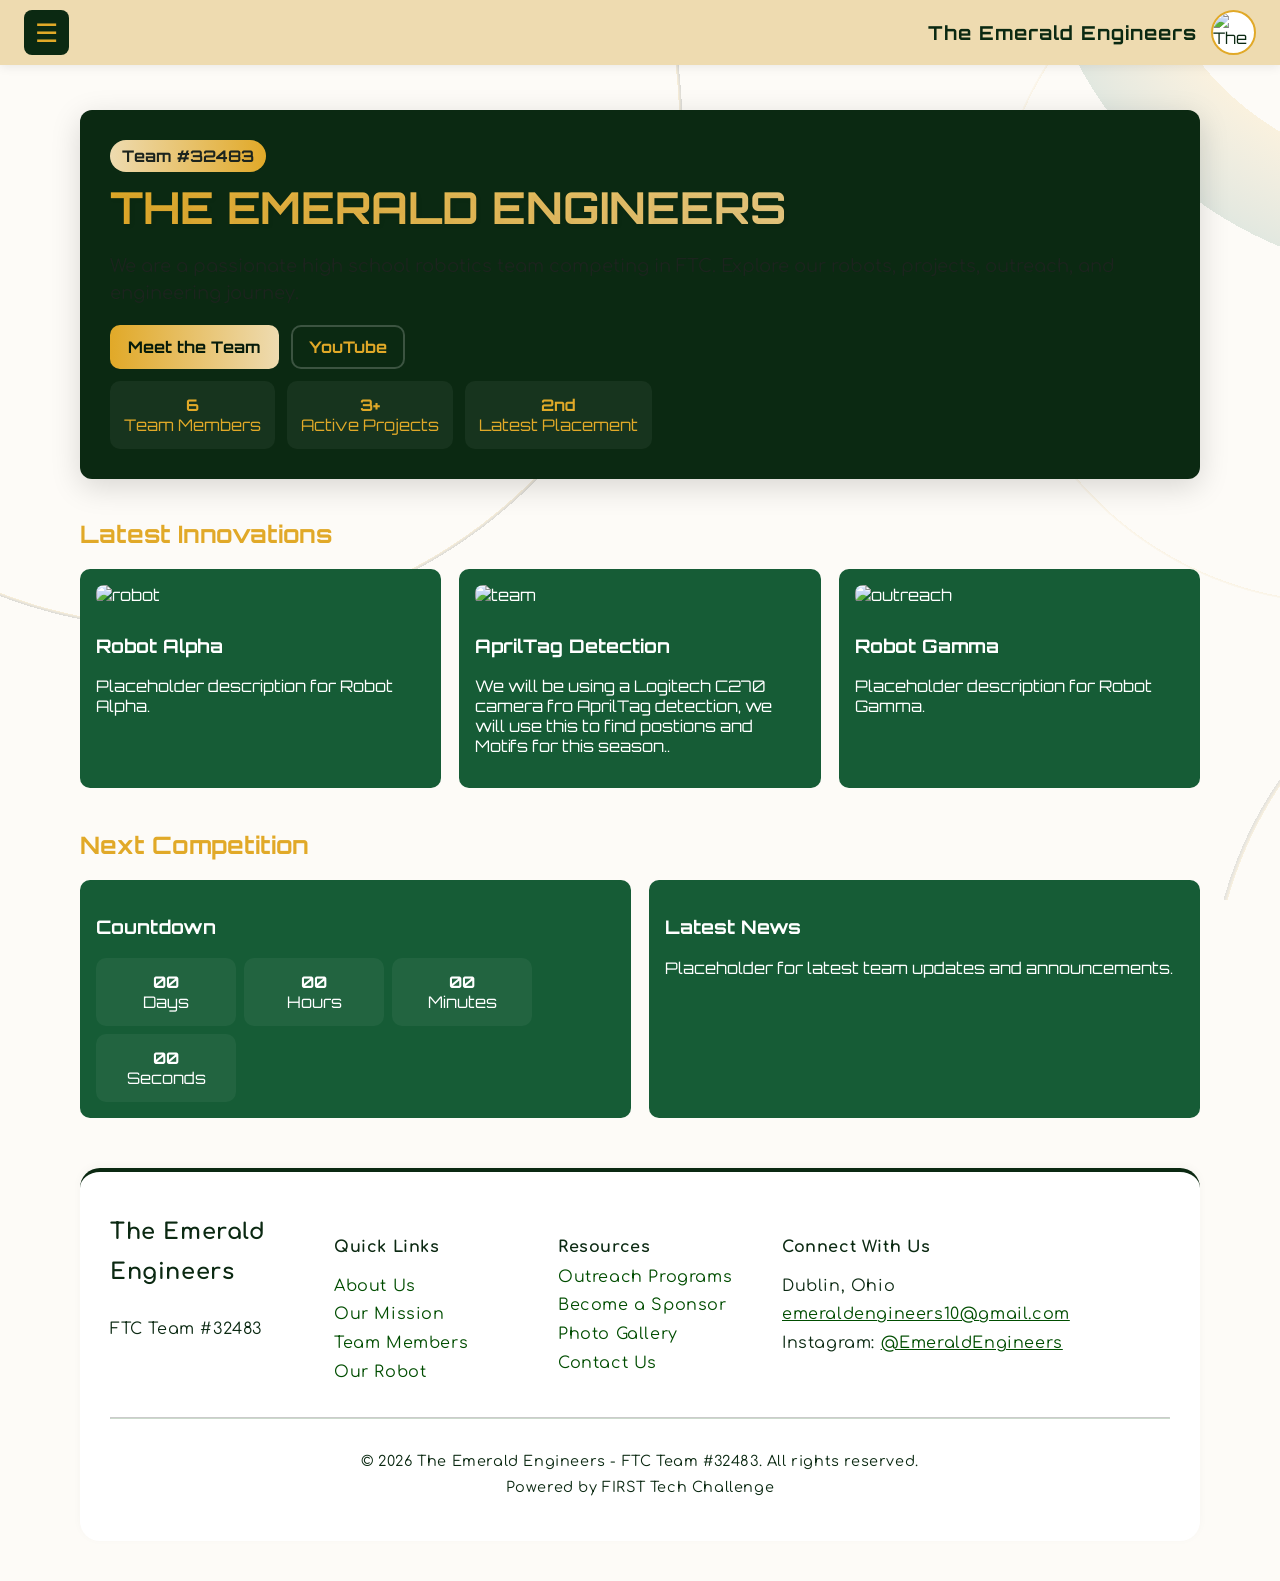
==== Website-Code/index.html @ cc24dff2 "Team page added" ====
<!doctype html>
<html lang="en">
<head>
<meta charset="utf-8">
<meta name="viewport" content="width=device-width,initial-scale=1">
<title>Home - Emerald Engineers</title>
<link rel="stylesheet" href="style.css">

<link rel="preconnect" href="https://fonts.googleapis.com">
<link rel="preconnect" href="https://fonts.gstatic.com" crossorigin>
<link href="https://fonts.googleapis.com/css2?family=Alata&display=swap" rel="stylesheet">

<link href="https://fonts.googleapis.com/css2?family=Comfortaa:wght@400;600&display=swap" rel="stylesheet">

<meta name="viewport" content="width=device-width, initial-scale=1.0">
</head> 
<body>

<div class="mobile-header">
  <button id="menuToggle" class="hamburger-btn">☰</button>
  
  
  <div class="header-right-group">
    <div class="mobile-brand">The Emerald Engineers</div>
    <img src="Images/currentLogo.png" alt="The Emerald Engineers Logo" class="header-logo">
  </div>
</div>

<aside class="sidebar">
  <button id="sidebarClose" class="sidebar-close-btn">✕</button>

  <div class="brand">
    MENU
    <br>
  </div>
  <nav class="nav">
    <a href="index.html" class="active">Home</a>
    <a href="about.html">About Us</a>
    <a href="robot.html">Robot & Notebook</a>
    <a href="outreach.html">Outreach</a>
    <a href="sponsors.html">Sponsor Us</a>
    <a href="feedback.html">Feedback</a>
    <a href="team.html">Meet the Team</a>

  </nav>
</aside>
    
<div class="container">

<div class="hero">
  <span class="header-badge">Team #32483</span>
  <h1 class="mainPage-Headers">THE EMERALD ENGINEERS</h1>
  <p class="major-Text">We are a passionate high school robotics team competing in FTC. Explore our robots, projects, outreach, and engineering journey.</p>
  <div class="buttons">
    <a class="button" href="team.html">Meet the Team</a>
    <a class="button outline" href="https://www.youtube.com/@EmeraldEngineers">YouTube</a>
  </div>
  <div class="stats">
    <div class="stat"><strong>6</strong><div>Team Members</div></div>
    <div class="stat"><strong>3+</strong><div>Active Projects</div></div>
    <div class="stat"><strong>2nd</strong><div>Latest Placement</div></div>
  </div>
</div>

<section class="projects">
  <h2>Latest Innovations</h2>
  <div class="grid">
    <div class="card"><img src="images/robot.svg" alt="robot"><h3>Robot Alpha</h3><p>Placeholder description for Robot Alpha.</p></div>
    <div class="card"><img src="images/LogitechCam.jpeg" alt="team"><h3>AprilTag Detection</h3><p>We will be using a Logitech C270 camera fro AprilTag detection, we will use this to find postions and Motifs for this season..</p></div>
    <div class="card"><img src="images/outreach.svg" alt="outreach"><h3>Robot Gamma</h3><p>Placeholder description for Robot Gamma.</p></div>
  </div>
</section>
<section style="margin-top:22px" class="projects">
  <h2>Next Competition</h2>
  <div class="grid">
    <div class="card">
      <h3>Countdown</h3>
      <div style="display:flex;gap:8px;flex-wrap:wrap;margin-top:8px">
        <div class="stat"><strong id="comp-days">00</strong><div>Days</div></div>
        <div class="stat"><strong id="comp-hours">00</strong><div>Hours</div></div>
        <div class="stat"><strong id="comp-minutes">00</strong><div>Minutes</div></div>
        <div class="stat"><strong id="comp-seconds">00</strong><div>Seconds</div></div>
      </div>
    </div>
    <div class="card"><h3>Latest News</h3><p>Placeholder for latest team updates and announcements.</p></div>
  </div>
</section>
<script>startCountdown('2026-11-15T09:00:00','comp');</script>

<footer class="site-footer">
  <div style="max-width: 1200px; margin: auto; display: flex; flex-wrap: wrap; justify-content: space-between; gap: 30px;">
    
    <div style="flex: 1; min-width: 80px;">
      <h3 style="margin-top: 0; font-size: 1.4em;">The Emerald Engineers</h3>
      <p style="margin: 0;">
        FTC Team #32483<br>
      </p>
    </div>

    <div style="flex: 1; min-width: 180px;">
      <h4 style="margin-bottom: 10px;">Quick Links</h4>
      <ul style="list-style: none; padding: 0; margin: 0;">
        <li><a href="about.html" style="color: #004d00; text-decoration: none;">About Us</a></li>
        <li><a href="mission.html" style="color: #004d00; text-decoration: none;">Our Mission</a></li>
        <li><a href="team.html" style="color: #004d00; text-decoration: none;">Team Members</a></li>
        <li><a href="robot.html" style="color: #004d00; text-decoration: none;">Our Robot</a></li>
      </ul>
    </div>

    <div style="flex: 1; min-width: 180px;">
      <h4 style="margin-bottom: 1px;">Resources</h4>
      <ul style="list-style: none; padding: 0; margin: 0;">
        <li><a href="outreach.html" style="color: #004d00; text-decoration: none;">Outreach Programs</a></li>
        <li><a href="sponsors.html" style="color: #004d00; text-decoration: none;">Become a Sponsor</a></li>
        <li><a href="gallery.html" style="color: #004d00; text-decoration: none;">Photo Gallery</a></li>
        <li><a href="contact.html" style="color: #004d00; text-decoration: none;">Contact Us</a></li>
      </ul>
    </div>

    <div style="flex: 2; min-width: 220px;">
      <h4 style="margin-bottom: 10px;">Connect With Us</h4>
      <p style="margin: 0;">
        Dublin, Ohio<br>
        <span style="word-break: break-word;">
          <a href="mailto:emeraldengineers10@gmail.com" style="color: #004d00;">emeraldengineers10@gmail.com</a>
        </span><br>
        Instagram: <a href="https://instagram.com/EmeraldEngineers" target="_blank" style="color: #004d00;">@EmeraldEngineers</a>
      </p>
    </div>
  </div>

  <hr style="border-color: rgba(0, 77, 0, 0.2); margin: 30px 0;">
  <p style="text-align: center; font-size: 0.9em; margin: 0;">
    © 2026 The Emerald Engineers - FTC Team #32483. All rights reserved.<br>
    Powered by FIRST Tech Challenge
  </p>
</footer>
</div>
<script src="main.js"></script>
</body>
</html>
---- Website-Code/style.css ----
@import url('https://fonts.googleapis.com/css2?family=Orbitron:wght@400;700&display=swap');
@import url('https://fonts.googleapis.com/css2?family=Comfortaa:wght@400;600&display=swap');

:root {
  --midnight-emerald: #0B2912;
  --emerald-light: #165c36;
  --gold: #E1A928;
  --gold-light: #eedbb0;
  --ivory: #FDFBF7; 
  --charcoal: #1C241E;
  --white: #ffffff;
}

/* ==========================================================================
   GLOBAL STYLES (Applies to all devices)
   ========================================================================== */
* {
  box-sizing: border-box;
}

body {
  margin: 0;
  font-family: 'Orbitron', 'Comfortaa', sans-serif;
  background: var(--ivory);
  color: var(--gold);
  min-height: 100vh;
  display: flex;
  flex-direction: column;

background-color: var(--ivory); 
  
  /* 5 Overlapping abstract line layers */
  background-image: 
    radial-gradient(circle at 10% 10%, transparent 500px, color-mix(in srgb, var(--gold) 15%, transparent) 500px, color-mix(in srgb, var(--charcoal) 15%, transparent) 503px, transparent 503px),
    radial-gradient(circle at 90% 80%, transparent 400px, color-mix(in srgb, var(--gold) 12%, transparent) 400px, color-mix(in srgb, var(--charcoal) 12%, transparent) 404px, transparent 404px),
    radial-gradient(circle at 80% -10%, transparent 300px, color-mix(in srgb, var(--gold) 12%, transparent) 300px, color-mix(in srgb, var(--emerald-light) 12%, transparent) 403px, transparent 403px),
    /* LINE 4: Sweeping up from the bottom left */
    radial-gradient(circle at 30% 110%, transparent 450px, color-mix(in srgb, var(--gold) 14%, transparent) 450px, color-mix(in srgb, var(--charcoal) 14%, transparent) 452px, transparent 452px),
    /* LINE 5: A tighter curve coming from the middle right */
    radial-gradient(circle at 95% 40%, transparent 250px, color-mix(in srgb, var(--gold) 10%, transparent) 250px, color-mix(in srgb, var(--charcoal) 10%, transparent) 252px, transparent 252px),
    radial-gradient(circle at 75% 20%, transparent 350px, color-mix(in srgb, var(--gold) 10%, transparent) 350px, color-mix(in srgb, var(--gold-light) 10%, transparent) 352px, transparent 352px);
  background-size: 140% 140%;
  background-attachment: fixed;
  
  animation: driftWaves 20s ease-in-out infinite alternate; /* Slightly slowed down to 25s to keep it elegant with more lines */
}

/* UPDATED TIMELINE: Handles the movement for all 5 layers independently */
@keyframes driftWaves {
  0% {
    background-position: 0% 0%, 0% 0%, 0% 0%, 0% 0%, 0% 0%;
  }
  50% {
    /* Shifts them across different axes so the lines cross over each other like waves */
    background-position: 10% 15%, -5% 10%, 8% -5%, -12% 8%, 5% 15%;
  }
  100% {
    background-position: -5% -10%, 12% -5%, -10% 12%, 10% -12%, -8% -5%;
  }
}

/* ==========================================================================
   ALWAYS-ON TOP BAR (Custom Color Accents)
   ========================================================================== */
.mobile-header {
  display: flex;
  justify-content: space-between;
  align-items: center;
  background-color: var(--gold-light); /* Changed to Light Gold background */
  color: var(--midnight-emerald);       /* Dark green text for contrast */
  padding: 10px 24px;
  position: fixed;
  top: 0;
  left: 0;
  right: 0;
  z-index: 2000;
  box-shadow: 0 2px 10px rgba(0, 0, 0, 0.08);
}

/* Hamburger button with dark green backdrop */
.hamburger-btn {
  background-color: var(--midnight-emerald); /* Dark green backdrop */
  border: none;
  color: var(--gold);                        /* Regular gold icon */
  font-size: 1.6rem;
  width: 45px;
  height: 45px;
  border-radius: 8px;                       /* Clean rounded corner block */
  cursor: pointer;
  display: flex;
  align-items: center;
  justify-content: center;
  transition: background-color 0.2s ease, color 0.2s ease;
  padding: 0;

  position: relative; 
  z-index: 3100;     
  
  transition: transform 0.3s ease, background-color 0.2s ease, color 0.2s ease;
}

.hamburger-btn:hover {
  background-color: var(--gold);
  color: var(--midnight-emerald);
}

.header-right-group {
  display: flex;
  align-items: center;
  gap: 14px;
}

.mobile-brand {
  font-family: 'Orbitron', sans-serif;
  font-weight: 700;
  font-size: 1.2rem;
  letter-spacing: 1px;
  text-align: right;
  color: var(--midnight-emerald); /* Forces title text to dark green */
}

/* Updated logo container with gold outline */
.header-logo {
  width: 45px;
  height: 45px;
  object-fit: cover;                 /* Crop profile to square/circle neatly */
  border: 2px solid var(--gold);     /* Team gold outline */
  border-radius: 50%;                /* Circular framing */
  background-color: var(--white);
}

/* ==========================================================================
   HIDDEN OVERLAY SIDEBAR (Hidden off-screen on all devices until opened)
   ========================================================================== */
.sidebar {
  position: fixed;
  top: 65px; /* Sits cleanly right under the header bar */
  bottom: 0;
  left: -100%; /* Completely hidden off-screen to the left */
  width: 320px; /* Locked elegant width for desktop drawer style */
  max-width: 100%; /* Ensures it doesn't break on tiny phone screens */
  height: calc(100vh - 65px);
  background: var(--white);
  border-right: 1px solid rgba(11, 41, 18, 0.1);
  padding: 30px 24px;
  display: flex;
  flex-direction: column;
  align-items: center;
  gap: 18px;
  z-index: 1999;
  transition: left 0.3s ease-in-out; /* Smooth sliding drawer effect */
  box-shadow: 5px 0 15px rgba(0, 0, 0, 0.05);

  border-top-right-radius: 20px;
  border-bottom-right-radius: 20px;

  height: 100vh;            
  top: 0;                  
  z-index: 3000;            
  
  border-radius: 0 20px 20px 0;
  overflow: hidden;
}

/* Slides the drawer into view when JS toggles the active class */
.sidebar.active {
  left: 0;
}

.brand {
  color: var(--charcoal);
  text-align: right;
  font-size: 30px;
  font-weight: 700;
  letter-spacing: 1px;
  margin-top: -5px;
}

.nav {
  width: 100%;
  margin-top: 6px;
}

.nav a {
  display: block;
  color: var(--gold);
  text-decoration: none;
  padding: 12px 16px;
  border-radius: 8px;
  font-weight: 700;
  margin-bottom: 6px;
  transition: all 0.2s ease;
}

.nav a:hover {
  background: rgba(11, 41, 18, 0.05);
  color: var(--midnight-emerald);
}

.nav a.active {
  background: linear-gradient(90deg, var(--gold), var(--gold-light));
  color: #fff;
}

/* ==========================================================================
   SIDEBAR CLOSE BUTTON
   ========================================================================== */
.sidebar-close-btn {
  position: absolute;
  top: 20px;
  left: 20px;
  
  background-color: var(--midnight-emerald);
  border: 1px solid var(--gold);
  color: var(--gold);
  
  width: 45px;
  height: 45px;
  border-radius: 8px;
  
  display: flex;
  align-items: center;
  justify-content: center;
  
  font-size: 20px;
  cursor: pointer;
  padding: 0;
  
  /* Start slightly rotated backward and invisible/scaled down */
  transform: rotate(-180deg) scale(0.3);
  opacity: 0;
  
  /* Smooth animation timing */
  transition: background-color 0.2s ease, color 0.2s ease, transform 0.5s cubic-bezier(0.175, 0.885, 0.32, 1.275), opacity 0.4s ease;
}

/* NEW TRIGGER: When the parent sidebar gets the .active class, spin the button forward! */
.sidebar.active .sidebar-close-btn {
  transform: rotate(0deg) scale(1);
  opacity: 1;
  transition-delay: 0.2s; /* Waits a split second for the sidebar layout to slide in first */
}

/* Keep your existing hover effects intact */
.sidebar-close-btn:hover {
  background-color: var(--gold);
  color: var(--midnight-emerald);
  transform: scale(1.1) rotate(90deg); /* Optional: extra twist when hovered! */
}

/* ==========================================================================
   MAIN CONTENT CONTAINER (Centered and full width on all screens)
   ========================================================================== */
.container {
  margin-left: 0; /* No longer pushed to the side on desktop */
  padding: 110px 40px 40px 40px; /* Extra top padding to clear the fixed top bar */
  width: 100%;
  max-width: 1200px; /* Keeps your layout from stretching infinitely on massive screens */
  margin-right: auto;
  margin-left: auto;
  flex: 1;
  display: flex;
  flex-direction: column;
  min-height: 100vh;
}

/* Mobile responsive padding tweak */
@media (max-width: 768px) {
  .container {
    padding: 95px 20px 40px 20px;
  }
}

/* ==========================================================================
   TEAM COMPONENTS & DESIGN STYLES
   ========================================================================== */
.header-badge {
  display: inline-block;
  background: linear-gradient(90deg, var(--gold-light), var(--gold));
  padding: 6px 12px;
  border-radius: 999px;
  color: var(--charcoal);
  font-weight: 700;
}

.hero {
  padding: 30px;
  border-radius: 12px;
  background: var(--midnight-emerald);
  box-shadow: 0 8px 30px rgba(0, 0, 0, 0.15);
  margin-bottom: 20px;
}

.hero h1 {
  font-size: 44px;
  margin: 8px 0 12px;
  color: var(--gold);
}

@media (max-width: 768px) {
  .hero h1 { font-size: 32px; }
}

.lead {
  color: var(--white);
  max-width: 800px;
}

.buttons {
  display: flex;
  gap: 12px;
  margin-top: 18px;
}

.button {
  background: linear-gradient(90deg, var(--gold), var(--gold-light));
  color: #061b0a;
  padding: 12px 18px;
  border-radius: 10px;
  text-decoration: none;
  font-weight: 700;
}

.button.outline {
  background: transparent;
  border: 2px solid rgba(255, 255, 255, 0.2);
  color: var(--gold);
  padding: 10px 16px;
}

.grid {
  display: grid;
  grid-template-columns: repeat(auto-fit, minmax(220px, 1fr));
  gap: 18px;
  margin-top: 18px;
}

.card {
  background: var(--emerald-light);
  padding: 16px;
  border-radius: 10px;
  color: var(--white);
}

.stats {
  display: flex;
  gap: 12px;
  flex-wrap: wrap;
  margin-top: 12px;
}

.stat {
  background: rgba(255, 255, 255, 0.05);
  padding: 14px;
  border-radius: 10px;
  min-width: 140px;
  text-align: center;
}

.projects .card img {
  width: 100%;
  height: 160px;
  object-fit: cover;
  border-radius: 8px;
  margin-bottom: 10px;
}

.mainPage-Headers {
  font-family: 'Orbitron', sans-serif;
  font-size: 60px;
  background: linear-gradient(90deg, var(--gold), var(--gold-light));
  background-clip: text;
  -webkit-background-clip: text;
  -webkit-text-fill-color: transparent;

  text-shadow: 2px 2px 4px rgba(0, 0, 0, 0.05);
}

@media (max-width: 768px) {
  .mainPage-Headers { font-size: 38px; }
}

.major-Text {
  font-family: 'Comfortaa', sans-serif;
  font-size: 18px;
  color: var(--charcoal);
  line-height: 1.5;
}

.site-footer {
  margin-top: 50px; 
  background-color: #ffffff;
  color: var(--midnight-emerald);
  padding: 40px 30px;
  font-family: 'Comfortaa', sans-serif;
  letter-spacing: 0.6px;
  line-height: 1.8;
  border-top: 4px solid var(--midnight-emerald);
  border-radius: 20px;
  box-shadow: 0 -2px 10px rgba(0, 0, 0, 0.03);
  word-wrap: break-word;
}

/* ==========================================================================
   RESPONSIVE EMBEDDED FORM
   ========================================================================== */
.form-container {
  width: 100%;
  max-width: 700px; /* Keeps the form from stretching too wide on desktops */
  margin: 20px auto; /* Centers the form on the page */
  background: var(--charcoal);
  padding: 15px;
  border-radius: 12px;
  box-shadow: 0 4px 15px rgba(0, 0, 0, 0.05);
}

.form-container iframe {
  border: none;
  display: block;
}
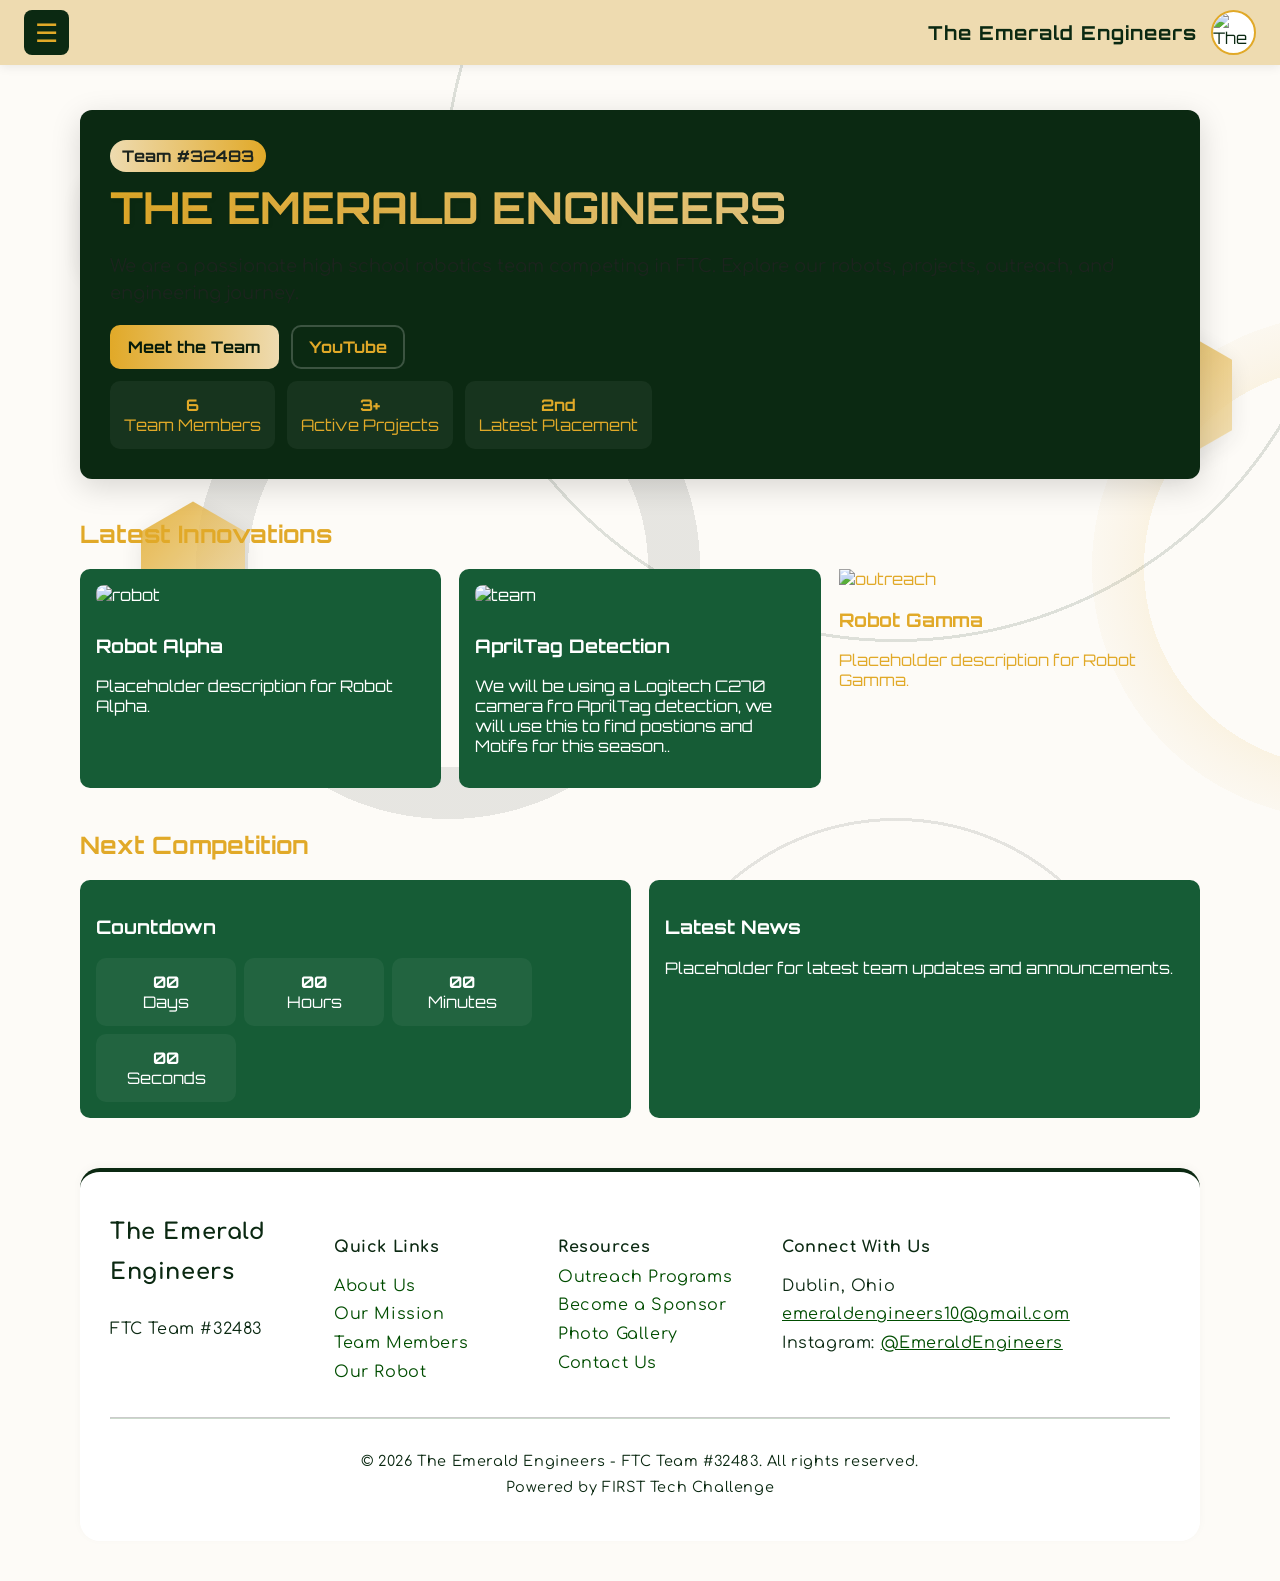
==== commit 6e6d9b3c: "Big BG changes + sidebar fixups" ====
--- a/Website-Code/index.html
+++ b/Website-Code/index.html
@@ -36,12 +36,11 @@
   <nav class="nav">
     <a href="index.html" class="active">Home</a>
     <a href="about.html">About Us</a>
+    <a href="team.html">Meet the Team</a>
     <a href="robot.html">Robot & Notebook</a>
     <a href="outreach.html">Outreach</a>
     <a href="sponsors.html">Sponsor Us</a>
     <a href="feedback.html">Feedback</a>
-    <a href="team.html">Meet the Team</a>
-
   </nav>
 </aside>
     
@@ -67,7 +66,7 @@
   <div class="grid">
     <div class="card"><img src="images/robot.svg" alt="robot"><h3>Robot Alpha</h3><p>Placeholder description for Robot Alpha.</p></div>
     <div class="card"><img src="images/LogitechCam.jpeg" alt="team"><h3>AprilTag Detection</h3><p>We will be using a Logitech C270 camera fro AprilTag detection, we will use this to find postions and Motifs for this season..</p></div>
-    <div class="card"><img src="images/outreach.svg" alt="outreach"><h3>Robot Gamma</h3><p>Placeholder description for Robot Gamma.</p></div>
+    <div class="?L"card"><img src="images/outreach.svg" alt="outreach"><h3>Robot Gamma</h3><p>Placeholder description for Robot Gamma.</p></div>
   </div>
 </section>
 <section style="margin-top:22px" class="projects">
@@ -137,5 +136,6 @@
 </footer>
 </div>
 <script src="main.js"></script>
+<script src="floatingShapes.js"></script>
 </body>
 </html>
--- a/Website-Code/style.css
+++ b/Website-Code/style.css
@@ -29,33 +29,53 @@
 
 background-color: var(--ivory); 
   
-  /* 5 Overlapping abstract line layers */
+  /* Perfectly balanced line grid coordinates (Mirrored across left and right halves) */
   background-image: 
-    radial-gradient(circle at 10% 10%, transparent 500px, color-mix(in srgb, var(--gold) 15%, transparent) 500px, color-mix(in srgb, var(--charcoal) 15%, transparent) 503px, transparent 503px),
-    radial-gradient(circle at 90% 80%, transparent 400px, color-mix(in srgb, var(--gold) 12%, transparent) 400px, color-mix(in srgb, var(--charcoal) 12%, transparent) 404px, transparent 404px),
-    radial-gradient(circle at 80% -10%, transparent 300px, color-mix(in srgb, var(--gold) 12%, transparent) 300px, color-mix(in srgb, var(--emerald-light) 12%, transparent) 403px, transparent 403px),
-    /* LINE 4: Sweeping up from the bottom left */
-    radial-gradient(circle at 30% 110%, transparent 450px, color-mix(in srgb, var(--gold) 14%, transparent) 450px, color-mix(in srgb, var(--charcoal) 14%, transparent) 452px, transparent 452px),
-    /* LINE 5: A tighter curve coming from the middle right */
-    radial-gradient(circle at 95% 40%, transparent 250px, color-mix(in srgb, var(--gold) 10%, transparent) 250px, color-mix(in srgb, var(--charcoal) 10%, transparent) 252px, transparent 252px),
-    radial-gradient(circle at 75% 20%, transparent 350px, color-mix(in srgb, var(--gold) 10%, transparent) 350px, color-mix(in srgb, var(--gold-light) 10%, transparent) 352px, transparent 352px);
-  background-size: 140% 140%;
+    /* ---- THE TECH HEXAGONS WALLPAPER GRID ---- */
+    /*linear-gradient(30deg, color-mix(in srgb, var(--charcoal) 4%, transparent) 25%, transparent 25%, transparent 75%, color-mix(in srgb, var(--charcoal) 4%, transparent) 75%),
+    linear-gradient(150deg, color-mix(in srgb, var(--charcoal) 4%, transparent) 25%, transparent 25%, transparent 75%, color-mix(in srgb, var(--charcoal) 4%, transparent) 75%),
+    linear-gradient(30deg, color-mix(in srgb, var(--charcoal) 2%, transparent) 25%, transparent 25%, transparent 75%, color-mix(in srgb, var(--charcoal) 2%, transparent) 75%),
+    linear-gradient(150deg, color-mix(in srgb, var(--charcoal) 2%, transparent) 25%, transparent 25%, transparent 75%, color-mix(in srgb, var(--charcoal) 2%, transparent) 75%),*/
+
+    /* ---- BALANCED BACKGROUND LINES ---- */
+    radial-gradient(circle at 15% 25%, transparent 400px, color-mix(in srgb, var(--charcoal) 15%, transparent) 400px, color-mix(in srgb, var(--gold) 15%, transparent) 403px, transparent 403px),
+    radial-gradient(circle at 85% 75%, transparent 350px, color-mix(in srgb, var(--charcoal) 12%, transparent) 350px, color-mix(in srgb, var(--charcoal) 12%, transparent) 404px, transparent 404px),
+    radial-gradient(circle at 85% 25%, transparent 250px, color-mix(in srgb, var(--gold-light) 12%, transparent) 250px, color-mix(in srgb, var(--charcoal) 12%, transparent) 353px, transparent 353px),
+    radial-gradient(circle at 15% 75%, transparent 350px, color-mix(in srgb, var(--charcoal) 14%, transparent) 350px, color-mix(in srgb, var(--charcoal) 14%, transparent) 352px, transparent 352px),
+    radial-gradient(circle at 75% 45%, transparent 200px, color-mix(in srgb, var(--gold) 10%, transparent) 200px, color-mix(in srgb, var(--gold-light) 10%, transparent) 252px, transparent 252px),
+    radial-gradient(circle at 25% 45%, transparent 200px, color-mix(in srgb, var(--charcoal) 10%, transparent) 200px, color-mix(in srgb, var(--charcoal) 10%, transparent) 252px, transparent 252px),
+    radial-gradient(circle at 50% 15%, transparent 450px, color-mix(in srgb, var(--midnight-emerald) 13%, transparent) 450px, color-mix(in srgb, var(--midnight-emerald) 13%, transparent) 453px, transparent 453px),
+    radial-gradient(circle at 50% 85%, transparent 250px, color-mix(in srgb, var(--charcoal) 11%, transparent) 250px, color-mix(in srgb, var(--charcoal) 11%, transparent) 253px, transparent 253px);
+  
+  background-size: 
+    80px 140px, 80px 140px,       
+    40px 70px, 40px 70px,         
+    140% 140%, 140% 140%, 140% 140%, 140% 140%, 140% 140%, 140% 140%, 140% 140%, 140% 140%; 
+  
   background-attachment: fixed;
-  
-  animation: driftWaves 20s ease-in-out infinite alternate; /* Slightly slowed down to 25s to keep it elegant with more lines */
-}
-
-/* UPDATED TIMELINE: Handles the movement for all 5 layers independently */
+  animation: driftWaves 35s ease-in-out infinite alternate;
+}
+
+
+/* MASTER TIMELINE: Moves lines and shifts the hexagon patterns independently */
 @keyframes driftWaves {
   0% {
-    background-position: 0% 0%, 0% 0%, 0% 0%, 0% 0%, 0% 0%;
+    background-position: 
+      0px 0px, 40px 70px, 
+      0px 0px, 20px 35px, 
+      0% 0%, 0% 0%, 0% 0%, 0% 0%, 0% 0%, 0% 0%, 0% 0%, 0% 0%;
   }
   50% {
-    /* Shifts them across different axes so the lines cross over each other like waves */
-    background-position: 10% 15%, -5% 10%, 8% -5%, -12% 8%, 5% 15%;
+    background-position: 
+      30px 40px, 70px 110px, 
+      -15px 20px, 5px 55px, 
+      8% 12%, -6% 8%, 5% -7%, -10% 6%, 4% 12%, -8% -10%, 10% -5%, -5% 15%;
   }
   100% {
-    background-position: -5% -10%, 12% -5%, -10% 12%, 10% -12%, -8% -5%;
+    background-position: 
+      -20px -50px, 20px 20px, 
+      25px -30px, 45px 5px, 
+      -4% -8%, 10% -4%, -8% 10%, 8% -10%, -6% -4%, 6% 8%, -4% 10%, 8% -6%;
   }
 }
 
@@ -417,4 +437,252 @@
 .form-container iframe {
   border: none;
   display: block;
+}
+
+
+/* ==========================================================================
+   Team Page Card Layout & Styling
+   ========================================================================== */
+
+/* Team Section Framework */
+.team-header-text {
+  text-align: center;
+  margin-bottom: 40px;
+}
+
+.team-header-text h2 {
+  font-family: 'Orbitron', sans-serif;
+  font-size: 32px;
+  color: #004d00;
+  margin-bottom: 5px;
+}
+
+.team-header-text h4 {
+  font-weight: normal;
+  color: #006400;
+  margin: 0;
+}
+
+/* 3-Column Desktop Grid Configuration */
+.team-grid {
+  display: grid;
+  grid-template-columns: repeat(3, 1fr); /* Forms exactly 3 items per row */
+  gap: 25px;
+  margin-bottom: 60px;
+  align-items: stretch; /* Ensures all cards are the same height */
+  align-items: center; /* Centers cards vertically in the grid */
+  align-items: start;
+}
+
+.member-card {
+  background-color: var(--midnight-emerald); 
+  border-radius: 16px;
+  padding: 20px;
+  box-shadow: 0 4px 12px rgba(0, 64, 0, 0.1);
+  display: flex;
+  flex-direction: column;
+  align-items: center;
+  text-align: center;
+  
+  /* ADDED LINE: Smooths out the card shape changing size */
+  transition: all 0.4s cubic-bezier(0.25, 1, 0.5, 1); 
+}
+
+.member-name {
+  font-family: 'Orbitron', sans-serif;
+  font-size: 20px;
+  margin: 0 0 4px 0;
+  background: linear-gradient(90deg, var(--gold), var(--gold-light));
+  background-clip: text;
+  -webkit-background-clip: text;
+  -webkit-text-fill-color: transparent;
+
+  text-shadow: 2px 2px 4px rgba(0, 0, 0, 0.05);
+}
+
+.member-role {
+  font-family: 'Alata', sans-serif;
+  font-size: 13px;
+  color: var(--ivory);
+  margin: 0 0 16px 0;
+  font-weight: 600;
+  line-height: 1.4;
+  min-height: 36px; /* Ensures text alignment stays level even if roles differ in length */
+}
+
+/* Photo Configurations */
+.member-image-container {
+  width: 100%;
+  max-width: 220px;
+  aspect-ratio: 1 / 1;
+  border-radius: 12px;
+  overflow: hidden;
+  margin-bottom: 16px;
+  border: 3px solid #006400;
+}
+
+.member-image {
+  width: 100%;
+  height: 100%;
+  object-fit: cover;
+}
+
+/* Summary Memo Dropdowns */
+.bio-dropdown {
+  width: 100%;
+  margin-top: auto; /* Pushes the dropdown bar exactly to the bottom of the card */
+  padding-top: 12px;
+  display: inline-block;
+  /* Removed background, padding, and border-radius from here */
+}
+
+.bio-summary {
+  font-family: 'Comfortaa', sans-serif;
+  font-size: 14px;
+  color: var(--charcoal);
+  font-weight: 700;
+  cursor: pointer;
+  list-style: none; /* Removes native system arrow indicators */
+  display: flex;
+  align-items: center;
+  justify-content: center;
+  gap: 6px;
+
+  /* MOVED AND UPGRADED BUTTON STYLES HERE: */
+  background: linear-gradient(90deg, var(--gold-light), var(--gold));
+  padding: 8px 16px;
+  border-radius: 999px;
+  width: fit-content; /* Keeps the pill snugly fit around the text */
+  margin: 0 auto;    /* Centers the pill button inside the card */
+}
+
+.bio-summary::-webkit-details-marker {
+  display: none; /* Hide arrow on Safari browsers */
+}
+
+.bio-summary::after {
+  content: ' ▾';
+  font-size: 12px;
+  transition: transform 0.2s ease;
+}
+
+/* Forces the opening animation onto absolutely every card layout on the grid */
+.bio-dropdown[open] .bio-content,
+.bio-dropdown[open] summary + .bio-content {
+  animation: smoothReveal 0.4s cubic-bezier(0.25, 1, 0.5, 1) forwards !important;
+}
+
+.bio-content {
+  font-family: Comfortaa, sans-serif;
+  margin-top: 10px;
+  font-size: 13px;
+  line-height: 1.5;
+  color: var(--charcoal);
+  text-align: left;
+  background-color: rgba(255, 255, 255, 0.6);
+  padding: 12px;
+  border-radius: 8px;
+  max-height: 200px;
+  overflow-y: auto;
+
+  opacity: 0;
+  transform: translateY(-10px);
+}
+
+.miniHeaderBio {
+  font-family: 'Comfortaa', sans-serif;
+  font-size: 16px;
+  color: var(--charcoal);
+  font-weight: 700;
+}
+
+/* Responsiveness adjustments for smaller browser screens */
+@media (max-width: 992px) {
+  .team-grid {
+    grid-template-columns: repeat(2, 1fr); /* 2 columns on tablets */
+  }
+}
+
+@media (max-width: 650px) {
+  .team-grid {
+    grid-template-columns: 1fr; /* Single column stack on phones */
+  }
+}
+
+/* Triggers the fade-in animation whenever the dropdown opens */
+.bio-dropdown[open] .bio-content {
+  animation: smoothReveal 1s cubic-bezier(0.25, 1, 0.5, 1) forwards;
+}
+
+/* The timeline animation for the text reveal */
+@keyframes smoothReveal {
+  0% {
+    opacity: 0;
+    transform: translateY(-10px);
+  }
+  100% {
+    opacity: 1;
+    transform: translateY(0);
+  }
+}
+
+/* ==========================================================================
+   FLOATING GRADIENT GOLD HEXAGONS 
+   ========================================================================== */
+.floating-shapes-container {
+  position: fixed;
+  top: 0;
+  left: 0;
+  width: 100vw;
+  height: 100vh;
+  pointer-events: none; 
+  z-index: -1; /* FIXED: Pushes them safely behind your cards and text contents */
+  overflow: hidden;
+}
+
+.float-hex {
+  position: absolute;
+  /* FIXED: Applies the gradient layout defined inside the JS vector maps */
+  fill: url(#goldGradient) !important; 
+  stroke: none !important;
+  opacity: 0.85 !important; /* Elegant semi-transparent visibility */
+  filter: drop-shadow(0 6px 12px rgba(0,0,0,0.1));
+}
+
+/* 2 Hexagons on the left, 1 Hexagon on the right */
+.hex-1 {
+  width: 180px;
+  top: 15%;
+  left: 5%;     /* Left Side Lane */
+  animation: floatGeometric-1 25s ease-in-out infinite alternate !important;
+}
+
+.hex-2 {
+  width: 130px;
+  top: 55%;
+  left: 10%;    /* Left Side Lane (Lower down) */
+  animation: floatGeometric-2 18s ease-in-out infinite alternate !important;
+}
+
+.hex-3 {
+  width: 160px;
+  top: 35%;
+  left: 85%;    /* Right Side Lane */
+  animation: floatGeometric-3 22s ease-in-out infinite alternate !important;
+}
+
+/* FIXED: Added the explicit geometric translation paths to make them move */
+@keyframes floatGeometric-1 {
+  0%   { transform: translate(0, 0) rotate(0deg); }
+  100% { transform: translate(40px, -50px) rotate(45deg); }
+}
+
+@keyframes floatGeometric-2 {
+  0%   { transform: translate(0, 0) rotate(0deg); }
+  100% { transform: translate(-30px, 40px) rotate(-60deg); }
+}
+
+@keyframes floatGeometric-3 {
+  0%   { transform: translate(0, 0) rotate(0deg); }
+  100% { transform: translate(50px, 30px) rotate(30deg); }
 }
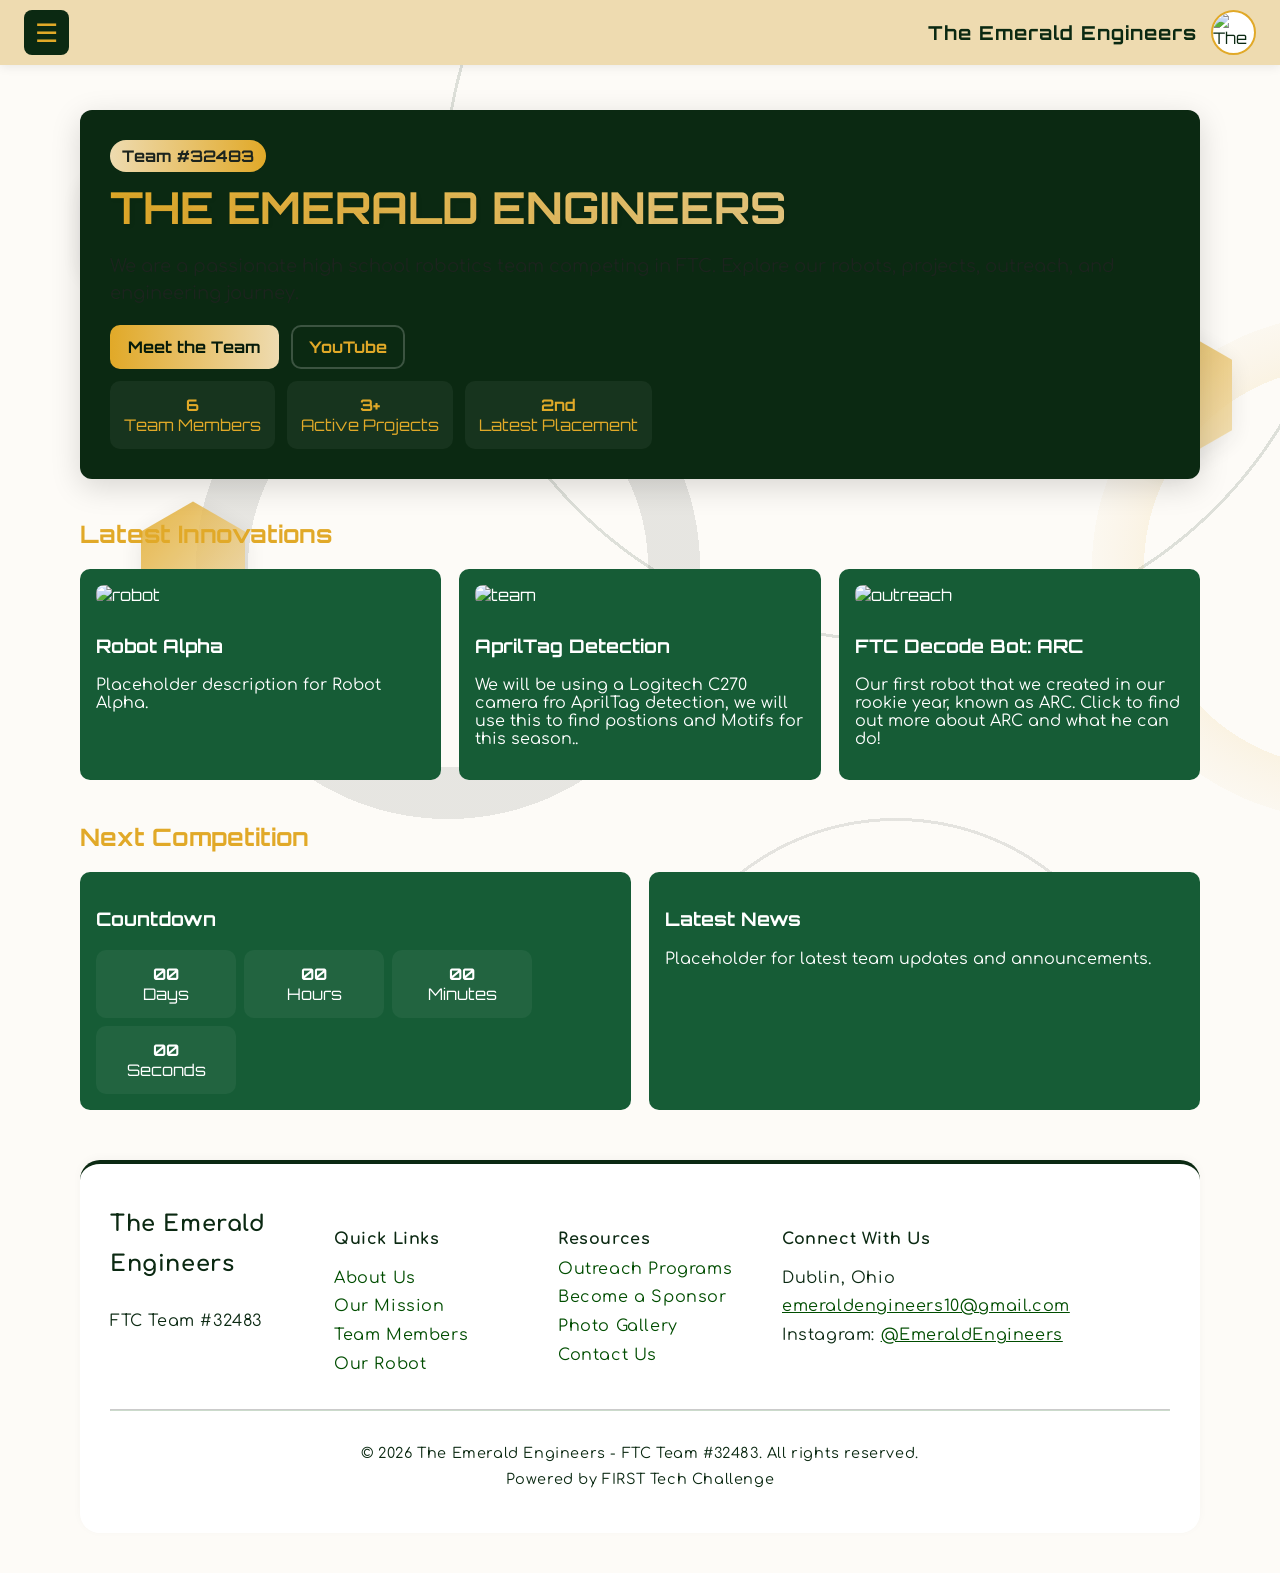
==== commit d44ae75e: "Re-arranging latest innovation cards" ====
--- a/Website-Code/index.html
+++ b/Website-Code/index.html
@@ -64,9 +64,9 @@
 <section class="projects">
   <h2>Latest Innovations</h2>
   <div class="grid">
-    <div class="card"><img src="images/robot.svg" alt="robot"><h3>Robot Alpha</h3><p>Placeholder description for Robot Alpha.</p></div>
+    <div class="card"><img src="images/" alt="robot"><h3>Robot Alpha</h3><p>Placeholder description for Robot Alpha.</p></div>
     <div class="card"><img src="images/LogitechCam.jpeg" alt="team"><h3>AprilTag Detection</h3><p>We will be using a Logitech C270 camera fro AprilTag detection, we will use this to find postions and Motifs for this season..</p></div>
-    <div class="?L"card"><img src="images/outreach.svg" alt="outreach"><h3>Robot Gamma</h3><p>Placeholder description for Robot Gamma.</p></div>
+    <div class="card"><img src="images/ARC.jpg" alt="outreach"><h3>FTC Decode Bot: ARC</h3><p>Our first robot that we created in our rookie year, known as ARC. Click to find out more about ARC and what he can do!</p></div>
   </div>
 </section>
 <section style="margin-top:22px" class="projects">
--- a/Website-Code/style.css
+++ b/Website-Code/style.css
@@ -53,7 +53,7 @@
     140% 140%, 140% 140%, 140% 140%, 140% 140%, 140% 140%, 140% 140%, 140% 140%, 140% 140%; 
   
   background-attachment: fixed;
-  animation: driftWaves 35s ease-in-out infinite alternate;
+  animation: driftWaves 20s ease-in-out infinite alternate;
 }
 
 
@@ -360,7 +360,10 @@
   padding: 16px;
   border-radius: 10px;
   color: var(--white);
-}
+  h3 { font-family: 'Orbitron', sans-serif; }
+  p { font-family: 'Comfortaa', sans-serif; }
+}
+
 
 .stats {
   display: flex;
@@ -384,6 +387,7 @@
   border-radius: 8px;
   margin-bottom: 10px;
 }
+
 
 .mainPage-Headers {
   font-family: 'Orbitron', sans-serif;
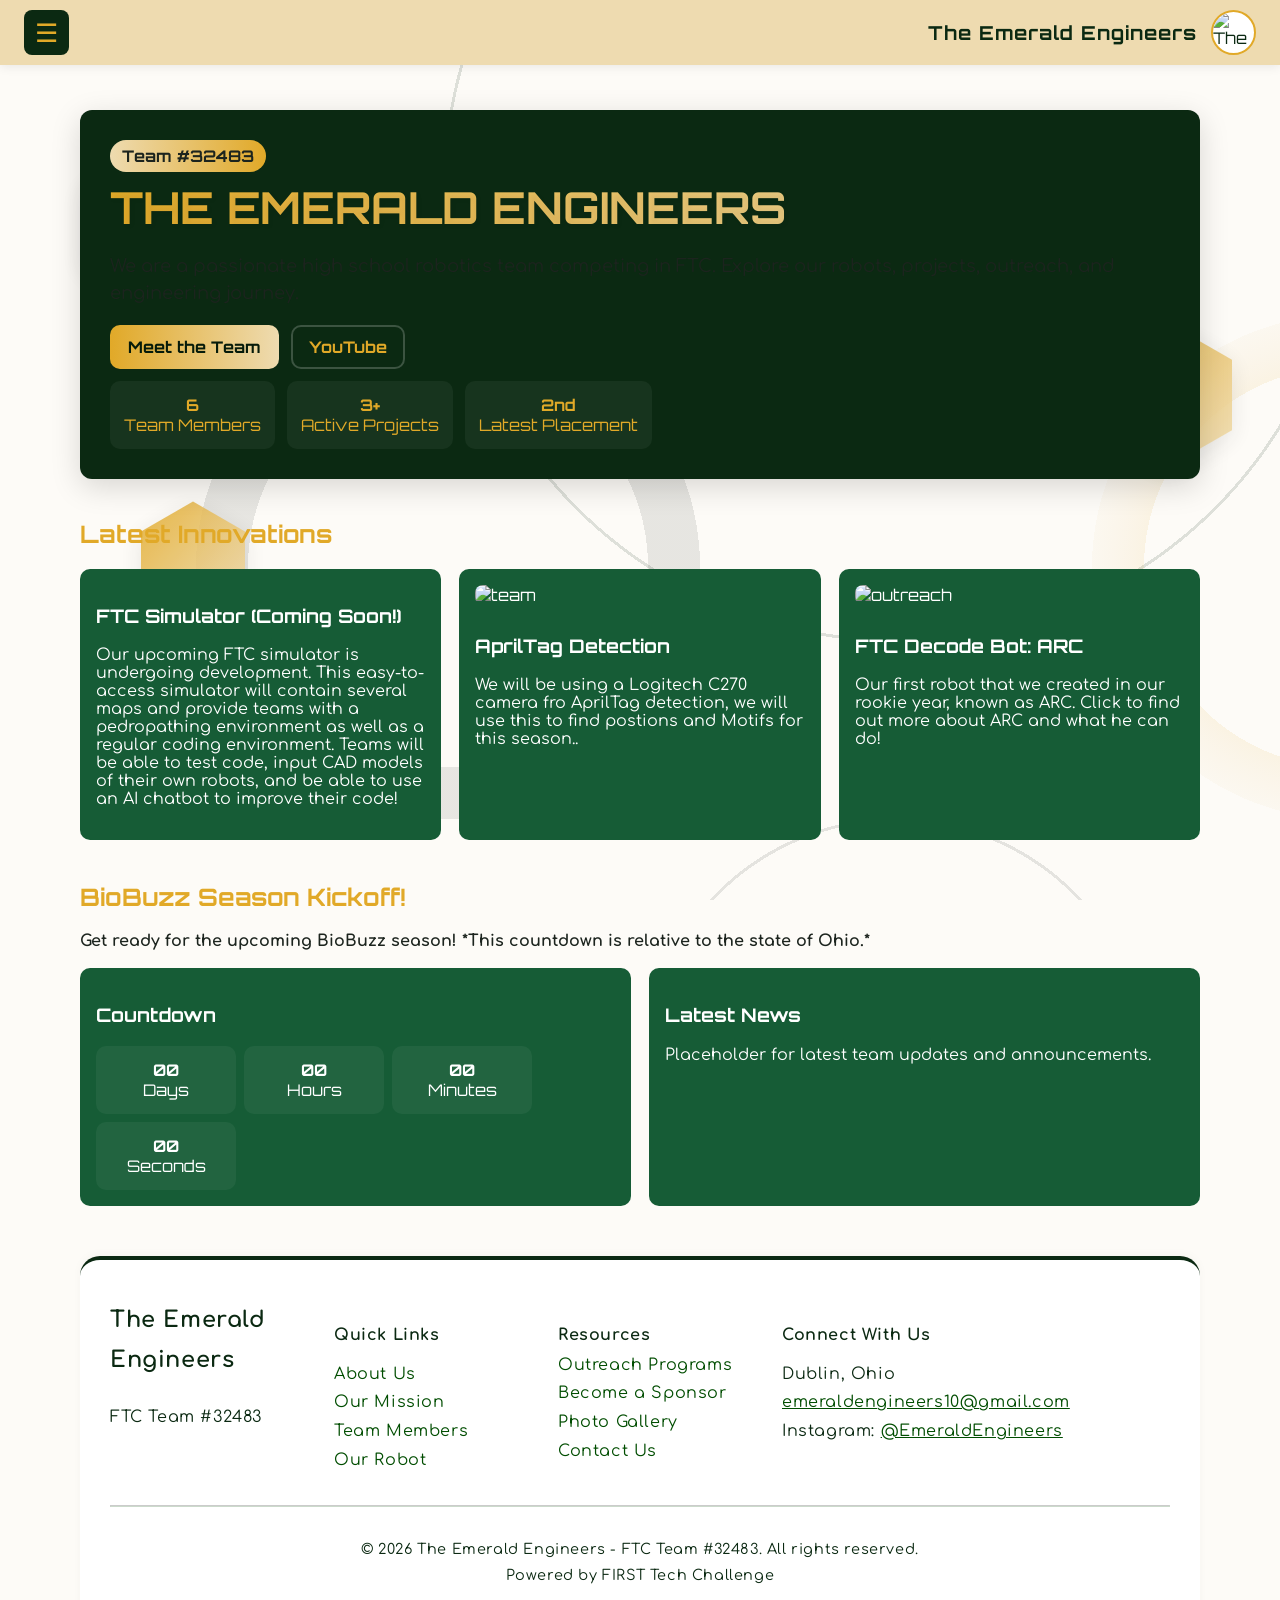
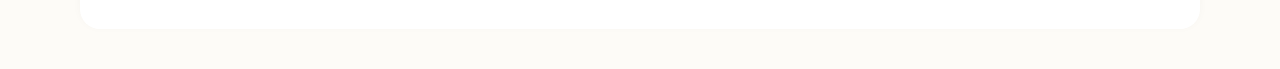
==== commit 53971884: "Countdown works and section is complete." ====
--- a/Website-Code/index.html
+++ b/Website-Code/index.html
@@ -64,13 +64,14 @@
 <section class="projects">
   <h2>Latest Innovations</h2>
   <div class="grid">
-    <div class="card"><img src="images/" alt="robot"><h3>Robot Alpha</h3><p>Placeholder description for Robot Alpha.</p></div>
+    <div class="card"><h3>FTC Simulator (Coming Soon!)</h3><p>Our upcoming FTC simulator is undergoing development. This easy-to-access simulator will contain several maps and provide teams with a pedropathing environment as well as a regular coding environment. Teams will be able to test code, input CAD models of their own robots, and be able to use an AI chatbot to improve their code!</p></div>
     <div class="card"><img src="images/LogitechCam.jpeg" alt="team"><h3>AprilTag Detection</h3><p>We will be using a Logitech C270 camera fro AprilTag detection, we will use this to find postions and Motifs for this season..</p></div>
     <div class="card"><img src="images/ARC.jpg" alt="outreach"><h3>FTC Decode Bot: ARC</h3><p>Our first robot that we created in our rookie year, known as ARC. Click to find out more about ARC and what he can do!</p></div>
   </div>
 </section>
 <section style="margin-top:22px" class="projects">
-  <h2>Next Competition</h2>
+  <h2>BioBuzz Season Kickoff!</h2>
+  <p class="countdownSubheading">Get ready for the upcoming BioBuzz season! *This countdown is relative to the state of Ohio.*</p>
   <div class="grid">
     <div class="card">
       <h3>Countdown</h3>
@@ -84,7 +85,15 @@
     <div class="card"><h3>Latest News</h3><p>Placeholder for latest team updates and announcements.</p></div>
   </div>
 </section>
-<script>startCountdown('2026-11-15T09:00:00','comp');</script>
+<script>
+  document.addEventListener('DOMContentLoaded', function() {
+    if (typeof startCountdown === 'function') {
+      startCountdown('2026-09-12T12:00:00', 'comp');
+    } else {
+      console.error('startCountdown function is not loaded yet! check your script tags.');
+    }
+  });
+</script>
 
 <footer class="site-footer">
   <div style="max-width: 1200px; margin: auto; display: flex; flex-wrap: wrap; justify-content: space-between; gap: 30px;">
--- a/Website-Code/style.css
+++ b/Website-Code/style.css
@@ -21,6 +21,9 @@
 body {
   margin: 0;
   font-family: 'Orbitron', 'Comfortaa', sans-serif;
+  p{
+    font-family: 'Comfortaa', sans-serif;
+  }
   background: var(--ivory);
   color: var(--gold);
   min-height: 100vh;
@@ -77,6 +80,13 @@
       25px -30px, 45px 5px, 
       -4% -8%, 10% -4%, -8% 10%, 8% -10%, -6% -4%, 6% 8%, -4% 10%, 8% -6%;
   }
+}
+
+.countdownSubheading {
+  font-family: 'Comfortaa', sans-serif;
+  font-size: 16px;
+  color: var(--charcoal);
+  font-weight: 700;
 }
 
 /* ==========================================================================
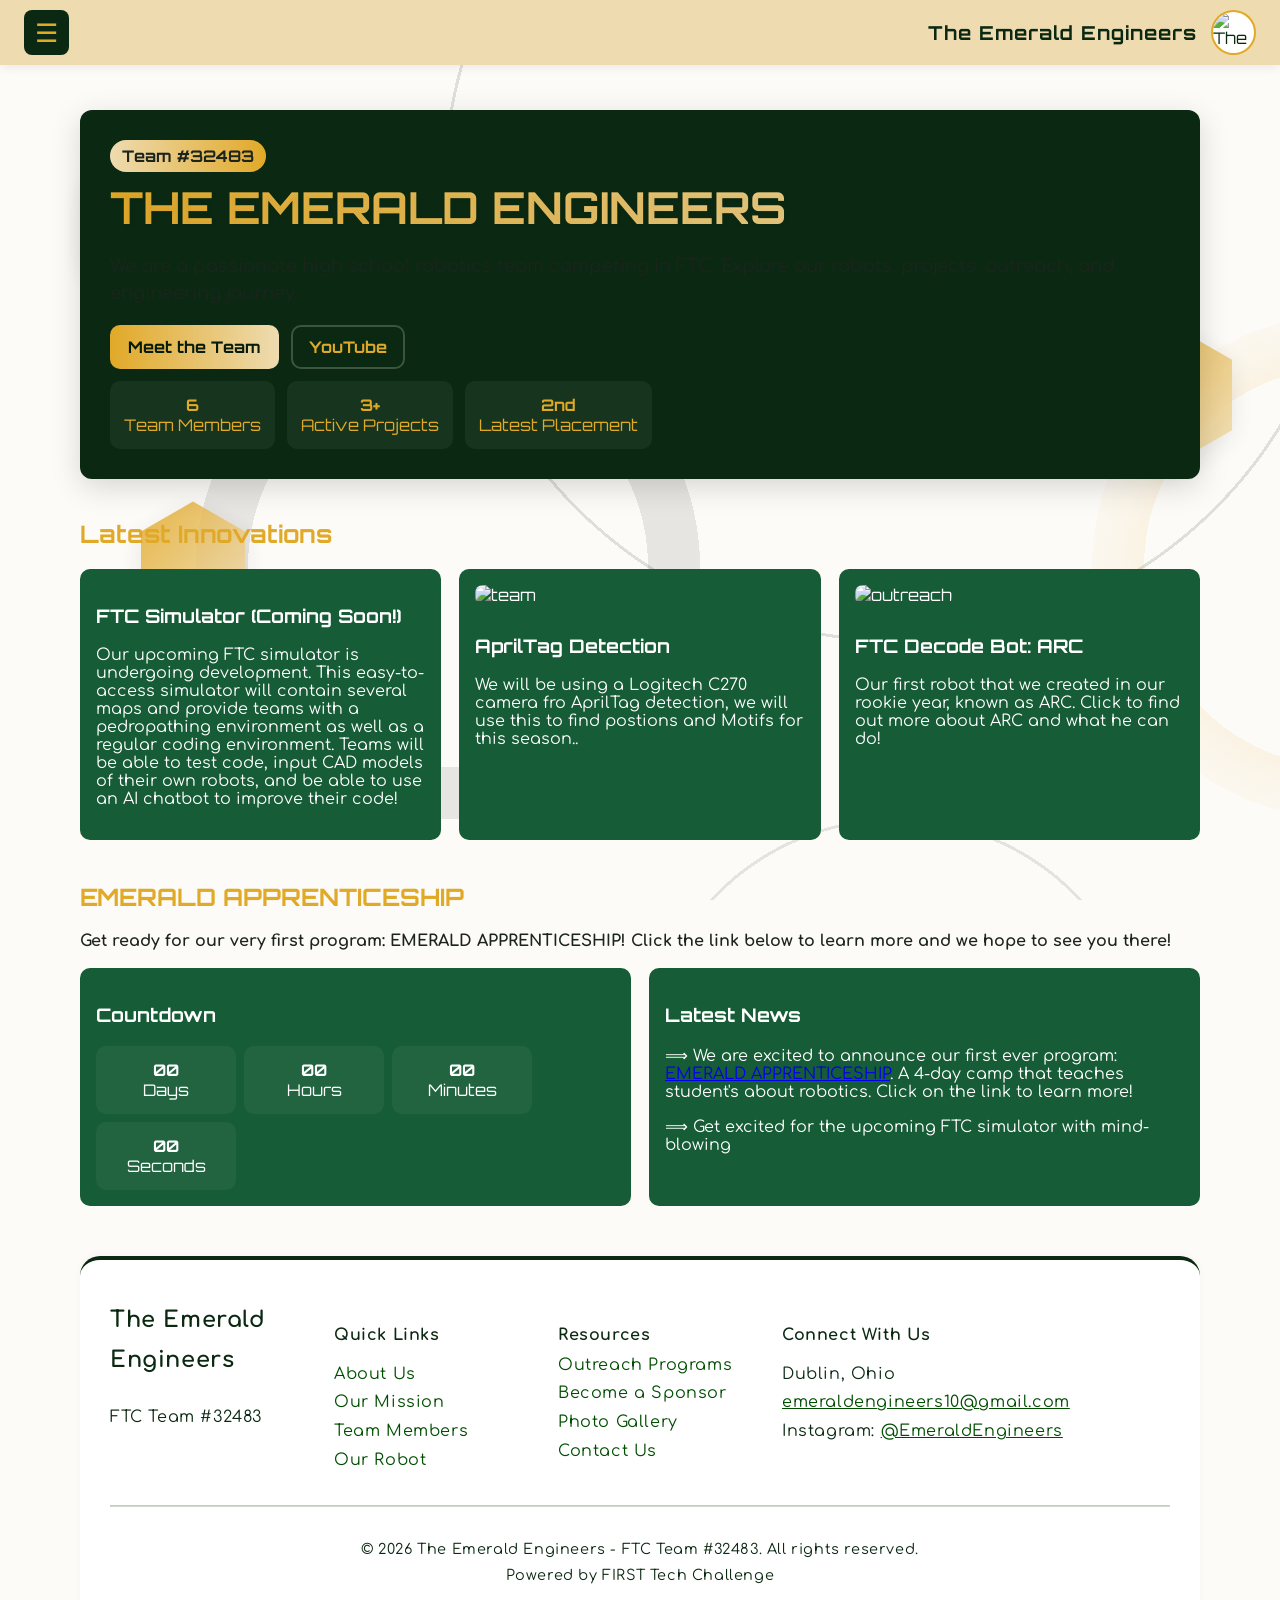
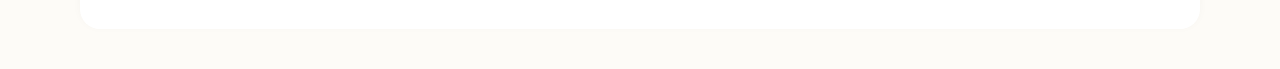
==== commit aafbf1c1: "Emerald Apprenticeship instead of biobuzz kickoff" ====
--- a/Website-Code/index.html
+++ b/Website-Code/index.html
@@ -34,14 +34,26 @@
     <br>
   </div>
   <nav class="nav">
-    <a href="index.html" class="active">Home</a>
-    <a href="about.html">About Us</a>
-    <a href="team.html">Meet the Team</a>
-    <a href="robot.html">Robot & Notebook</a>
-    <a href="outreach.html">Outreach</a>
-    <a href="sponsors.html">Sponsor Us</a>
-    <a href="feedback.html">Feedback</a>
-  </nav>
+  <a href="index.html" class="active">Home</a>
+  <a href="about.html">About Us</a>
+  <a href="team.html">Meet the Team</a>
+  
+  <details class="dropdown">
+    <summary class="dropdown-title">
+      Resources
+      <span class="arrow-circle"><span class="arrow"></span></span> 
+    </summary>
+    <div class="dropdown-subpages">
+      <a href="robot.html">Our Robot</a>
+      <a href="mission.html">Mission Statement</a>
+      <a href="outreach.html">Outreach</a>
+      <a href="programs.html">Programs</a>
+    </div>
+  </details>
+  
+  <a href="sponsors.html">Sponsor Us</a>
+  <a href="feedback.html">Feedback</a>
+</nav>
 </aside>
     
 <div class="container">
@@ -70,8 +82,8 @@
   </div>
 </section>
 <section style="margin-top:22px" class="projects">
-  <h2>BioBuzz Season Kickoff!</h2>
-  <p class="countdownSubheading">Get ready for the upcoming BioBuzz season! *This countdown is relative to the state of Ohio.*</p>
+  <h2>EMERALD APPRENTICESHIP</h2>
+  <p class="countdownSubheading">Get ready for our very first program: EMERALD APPRENTICESHIP! Click the link below to learn more and we hope to see you there!</p>
   <div class="grid">
     <div class="card">
       <h3>Countdown</h3>
@@ -82,13 +94,17 @@
         <div class="stat"><strong id="comp-seconds">00</strong><div>Seconds</div></div>
       </div>
     </div>
-    <div class="card"><h3>Latest News</h3><p>Placeholder for latest team updates and announcements.</p></div>
+    <div class="card">
+      <h3>Latest News</h3>
+      <p>  &DoubleLongRightArrow; We are excited to announce our first ever program: <a href="programs.html">EMERALD APPRENTICESHIP</a>. A 4-day camp that teaches student's about robotics. Click on the link to learn more!</p>
+      <p>  &DoubleLongRightArrow; Get excited for the upcoming FTC simulator with mind-blowing</p>
+    </div>
   </div>
 </section>
 <script>
   document.addEventListener('DOMContentLoaded', function() {
     if (typeof startCountdown === 'function') {
-      startCountdown('2026-09-12T12:00:00', 'comp');
+      startCountdown('2026-08-03T02:00:00', 'comp');
     } else {
       console.error('startCountdown function is not loaded yet! check your script tags.');
     }
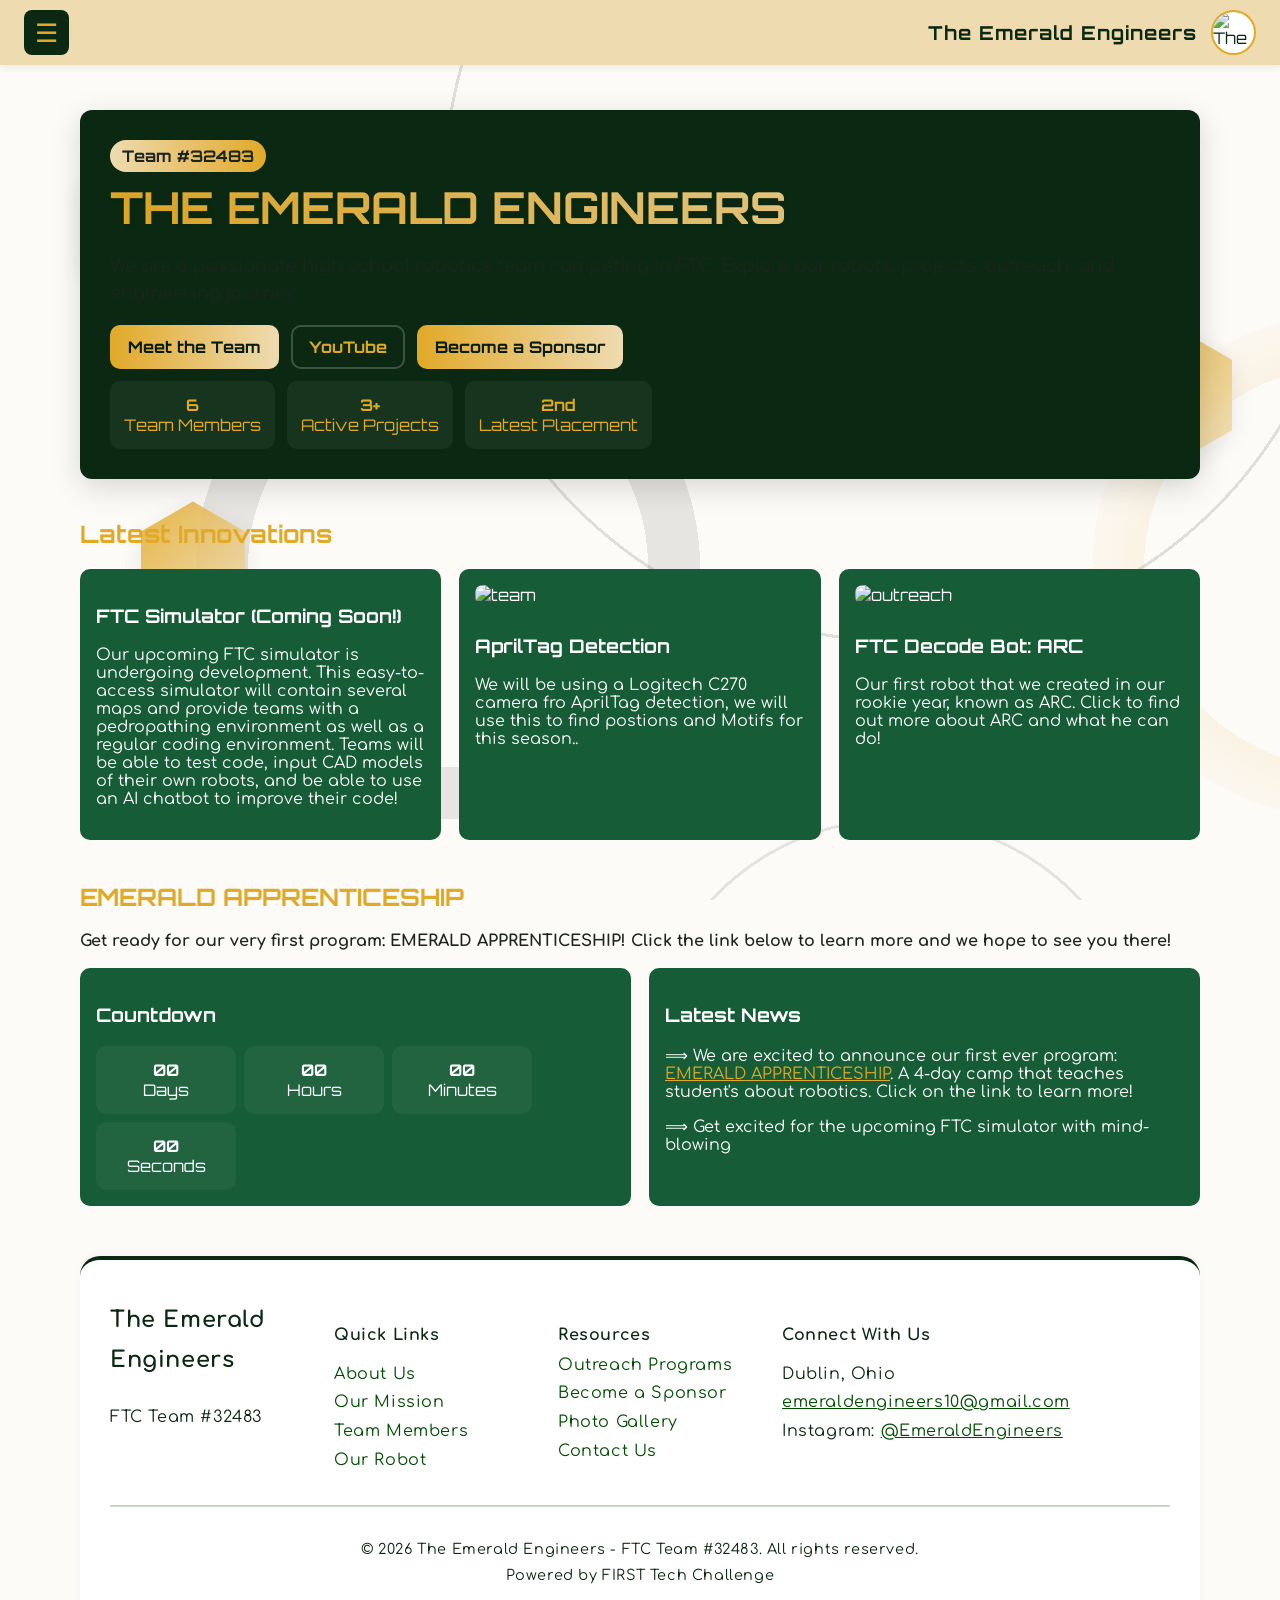
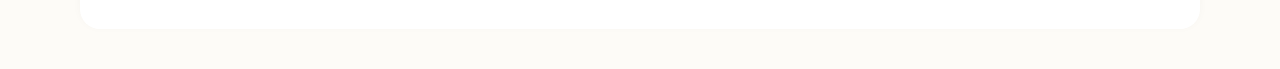
==== commit 3b1d3ff2: "Finished About Page + Started Mission Statement Page" ====
--- a/Website-Code/index.html
+++ b/Website-Code/index.html
@@ -65,6 +65,7 @@
   <div class="buttons">
     <a class="button" href="team.html">Meet the Team</a>
     <a class="button outline" href="https://www.youtube.com/@EmeraldEngineers">YouTube</a>
+    <a class="button" href="sponsors.html">Become a Sponsor</a>
   </div>
   <div class="stats">
     <div class="stat"><strong>6</strong><div>Team Members</div></div>
--- a/Website-Code/style.css
+++ b/Website-Code/style.css
@@ -329,6 +329,33 @@
 
 @media (max-width: 768px) {
   .hero h1 { font-size: 32px; }
+}
+
+.heroes {
+  padding: 30px;
+  border-radius: 12px;
+  background: var(--midnight-emerald);
+  box-shadow: 0 8px 30px rgba(0, 0, 0,0,15);
+  margin-bottom:20px;
+}
+
+.heroes h2 {
+  font-family: Orbitron, sans-serif;
+  font-size: 44px;
+  margin: 8px 0 12px;
+  text-align: center;
+  background: linear-gradient(90deg, var(--gold), var(--gold-light));
+  -webkit-background-clip: text;
+  background-clip: text;
+  -webkit-text-fill-color: transparent;
+  color: transparent;
+}
+
+.heroes p {
+  font-family: Comfortaa, sans-serif;
+  font-size: 18px;
+  color: var(--ivory);
+  text-align: center;
 }
 
 .lead {
@@ -699,4 +726,314 @@
 @keyframes floatGeometric-3 {
   0%   { transform: translate(0, 0) rotate(0deg); }
   100% { transform: translate(50px, 30px) rotate(30deg); }
-}+}
+
+/* ==========================================================================
+   DROPDOWN MENU STYLING (For the sidebar navigation) 
+   ========================================================================== */
+
+.dropdown summary {
+  list-style: none;
+}
+.dropdown summary::-webkit-details-marker {
+  display: none;
+}
+
+/* 2. Main Parent Link Row (Resources Line) */
+.dropdown-title {
+  display: flex;
+  justify-content: space-between; 
+  align-items: center;
+  cursor: pointer;
+  padding: 10px 15px;
+  
+  /* COLOR & FONT: Swapped to your team's gold and Orbitron font */
+  color: var(--gold, #D4AF37);
+  font-family: 'Orbitron', sans-serif;
+  font-size: 16px; /* Adjust this number if your other links are larger/smaller */
+  
+  /* THICKNESS: Normalizes it to match standard link weights */
+  font-weight: 800; 
+  letter-spacing: 1px; /* Orbitron looks great with a tiny bit of tracking */
+  
+  /* Text smoothing to keep the font clean and balanced */
+  -webkit-font-smoothing: antialiased;
+  -moz-osx-font-smoothing: grayscale;
+}
+
+/* 3. The Decorative Circle Button Container */
+.arrow-circle {
+  display: flex;
+  align-items: center;
+  justify-content: center;
+  width: 28px;
+  height: 28px;
+  border-radius: 50%;
+  background-color: rgba(212, 175, 55, 0.1); /* Subtle gold tint */
+  border: 1px solid var(--gold, #D4AF37);
+  transition: background-color 0.2s ease, border-color 0.2s ease;
+}
+
+/* Hover effects for the parent row container */
+.dropdown-title:hover .arrow-circle {
+  background-color: var(--gold, #D4AF37);
+}
+.dropdown-title:hover .arrow {
+  border-left-color: var(--midnight-emerald, #004d00);
+}
+
+/* 4. The Arrow Character inside the Circle */
+.dropdown .arrow {
+  display: block;
+  width: 0;
+  height: 0;
+  
+  /* EQUILATERAL GEOMETRY: Adjust these border numbers to scale the triangle size */
+  border-top: 6px solid transparent;
+  border-bottom: 6px solid transparent;
+  border-left: 10.39px solid var(--gold, #D4AF37); /* Length calculated for equilateral proportions */
+  
+  /* NUDGE TO TRUE CENTER: Text boxes have slight offsets. 
+     This minor adjustment centers the visual weight inside the parent circle */
+  margin-left: 3px; 
+  
+  /* SPIN AXIS: Anchors the rotation pivot precisely to the triangle's visual center */
+  transform-origin: 33% 50%; 
+  transition: transform 0.25s cubic-bezier(0.4, 0, 0.2, 1);
+  transform: rotate(0deg);
+}
+
+.dropdown[open] .arrow {
+  transform: rotate(90deg);
+}
+
+/* 5. Subpage Links Dropdown Panel Indentation */
+.dropdown-subpages {
+  padding-left: 30px; /* Safely indents subpage blocks inward */
+  display: flex;
+  flex-direction: column;
+  border-left: 2px solid rgba(212, 175, 55, 0.15); /* Sleek vertical separator line */
+  margin-left: 25px; /* Aligns line nicely right beneath parent text */
+  margin-top: 4px;
+  margin-bottom: 8px;
+}
+
+/* 6. Individual Subpage Link Attributes */
+.dropdown-subpages a {
+  padding: 8px 15px;
+  font-size: 0.95em; /* Marginally scaled down to show clear sub-hierarchy */
+  opacity: 0.85;
+  font-family: 'Orbitron', sans-serif;
+  text-decoration: none;
+  color: var(--gold);
+
+  transition: opacity 0.2s ease;
+}
+
+.dropdown-subpages a:hover {
+  opacity: 1;
+}
+
+/* Styles links that are sitting inside paragraphs */
+p a {
+  color: var(--gold, #D4AF37);
+  text-decoration: underline;
+  transition: opacity 0.2s ease;
+}
+
+p a:hover {
+  opacity: 0.8;
+}
+
+/* ==========================================================================
+   SPONSOR US FORM DROPDOWN STYLING
+   ========================================================================== */
+
+.form-dropdown-container {
+  max-width: none; 
+  margin: 40px auto;
+  padding: 0; 
+}
+
+/* Hide default browser summary arrows */
+.form-dropdown summary {
+  list-style: none;
+}
+.form-dropdown summary::-webkit-details-marker {
+  display: none;
+}
+
+.form-btn {
+  display: flex;
+  justify-content: space-between;
+  align-items: center;
+  background: var(--midnight-emerald);
+  color: var(--gold);
+  padding: 15px 25px;
+  font-family: 'Orbitron', sans-serif;
+  font-size: 22px;
+  font-weight: bold;
+  letter-spacing: 1px;
+  border-radius: 8px;
+  cursor: pointer;
+  transition: all 0.25s ease;
+  box-shadow: 0 4px 15px rgba(0, 0, 0, 0.2);
+  min-width: 1120px;
+}
+
+.form-btn:hover {
+  background: var(--gold, #D4AF37);
+  color: var(--midnight-emerald, #004d00);
+  box-shadow: 0 6px 20px rgba(212, 175, 55, 0.3);
+}
+
+/* Plus/Minus Icon styling */
+.form-btn .toggle-icon {
+  font-size: 50px;
+  font-weight: light;
+  transition: transform 0.5s ease;
+}
+
+/* Change icon from + to - when the form section is open */
+.form-dropdown[open] .form-btn .toggle-icon {
+  transform: rotate(45deg); 
+}
+
+/* Wrapper for the embedded Microsoft Form */
+.form-content {
+  background: rgba(255, 255, 255, 0.03);
+  border: 1px solid rgba(212, 175, 55, 0.2);
+  border-top: none;
+  border-radius: 0 0 8px 8px;
+  padding: 20px;
+  display: flex;
+  justify-content: center;
+  align-items: center;
+}
+
+/* Makes sure the Microsoft Form iframe stays responsive on mobile devices */
+.form-content iframe {
+  width: 1110px;
+  min-height: 600px; /* Gives the form plenty of room to display without scrolling */
+}
+
+/* ==========================================================================
+   ABOUT PAGE STYLING
+   ========================================================================== */
+
+.about-row {
+  display: flex;
+  align-items: stretch; 
+  margin-bottom: 20px;  
+}
+
+.heroic {
+  padding: 30px;
+  border-radius: 12px;
+  background: var(--midnight-emerald);
+  box-shadow: 0 8px 30px rgba(0, 0, 0, 0.15); 
+  width: 700px;
+  box-sizing: border-box; 
+}
+
+.heroic h3 {
+  font-family: 'Orbitron', sans-serif;
+  font-size: 24px;
+  margin: 8px 0 12px;
+  color: var(--gold);
+  text-decoration: underline;
+}
+
+.heroic p {
+  font-family: 'Comfortaa', sans-serif;
+  font-size: 16px;
+  color: var(--ivory);
+  line-height: 1.5;
+}
+
+.heroicImageLeft {
+  width: 400px;       
+  height: 400px;
+  margin-left: 20px;  
+  border-radius: 12px;
+  background: var(--midnight-emerald);
+  box-shadow: 0 8px 30px rgba(0, 0, 0, 0.15);
+  
+  padding: 30px;         
+  overflow: hidden;  
+
+}
+
+.heroicImageRight {
+  width: 400px;       
+  height: 400px;
+  margin-right: 20px;  
+  border-radius: 12px;
+  background: var(--midnight-emerald);
+  box-shadow: 0 8px 30px rgba(0, 0, 0, 0.15);
+  
+  padding: 30px;         
+  overflow: hidden;  
+}
+
+.heroicImageRight img {
+  width: 100%;
+  height: 100%;
+  object-fit: cover;  
+  border-radius: 8px;
+} 
+
+.heroicImageLeft img {
+  width: 100%;
+  height: 100%;
+  object-fit: cover;  
+  border-radius: 8px;
+}
+
+
+/* ==========================================================================
+   RESPONSIVE DESIGN (PHONES & TABLETS)
+   ========================================================================== */
+
+@media (max-width: 1150px) {
+  
+  .about-row {
+    flex-direction: column;
+    align-items: stretch; 
+    gap: 20px; 
+  }
+
+  .about-row:has(.heroicImageLeft) {
+    flex-direction: column-reverse;
+  }
+
+  .heroic {
+    width: 100%;        
+    margin: 0; 
+  }
+
+  .heroicImageLeft,
+  .heroicImageRight {
+    width: 100%;        
+    height: 350px; 
+    margin: 0;     
+  }
+}
+
+.underline {
+  text-decoration: underline;
+}
+
+/* ==========================================================================
+   MISSION STATEMENT PAGE STYLES
+   ========================================================================== */
+
+.savior {
+  padding: 30px;
+  border-radius: 12px;
+  background: var(--midnight-emerald);
+  box-shadow: 0 8px 30px rgba(0, 0, 0, 0.15); 
+  height: 250px;
+  width: 500px;
+  box-sizing: border-box; 
+}
